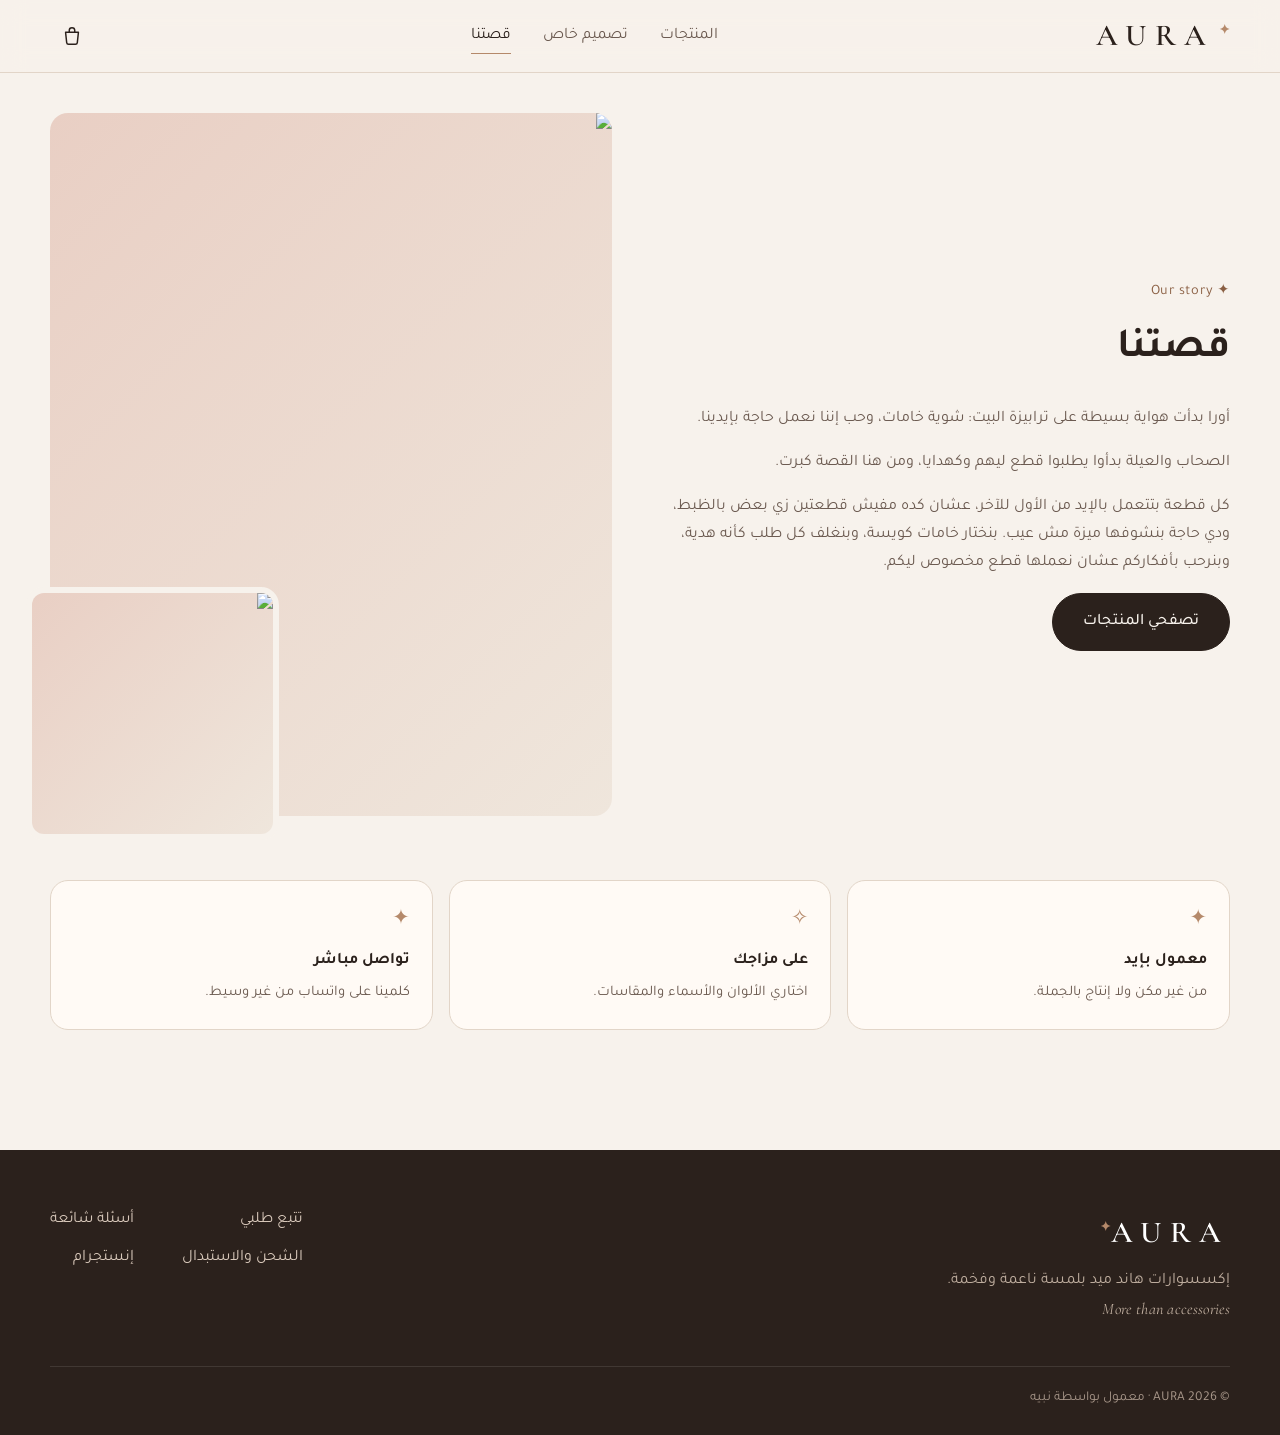
==== about.html @ 584efb0a "Rebuild AURA store with better handmade product photos Rebuilds the Aura storefront as a static Arab" ====
<!doctype html>
<html lang="ar" dir="rtl">
<head>
<meta charset="utf-8">
<meta name="viewport" content="width=device-width, initial-scale=1">
<meta name="theme-color" content="#f7f2ec">
<title>قصتنا | AURA</title>
<meta name="description" content="منتجات هاند ميد مصنوعة بحب، واطلب تصميمك الخاص عبر واتساب.">
<meta property="og:type" content="website">
<meta property="og:site_name" content="AURA · More than accessories">
<meta property="og:title" content="قصتنا | AURA">
<meta property="og:description" content="YOUR STYLE, YOUR AURA ✦ Handmade accessories with a soft, luxurious touch. Order online, pay with InstaPay or Vodafone Cash, delivered to your door.">
<meta property="og:image" content="https://aura-store-murex.vercel.app/images/og-default.png">
<meta property="og:image:width" content="1200">
<meta property="og:image:height" content="630">
<meta name="twitter:card" content="summary_large_image">
<link rel="icon" href="images/favicon.svg" type="image/svg+xml">
<link rel="preconnect" href="https://fonts.googleapis.com"><link rel="preconnect" href="https://fonts.gstatic.com" crossorigin>
<link rel="preconnect" href="https://images.unsplash.com">
<link href="https://fonts.googleapis.com/css2?family=Cormorant+Garamond:ital,wght@0,500;0,600;1,500&family=Tajawal:wght@400;500;700&display=swap" rel="stylesheet">
<link rel="stylesheet" href="css/style.css">
</head>
<body data-page="about">
<header class="site-header" id="site-header"></header>
<main>

<section class="page"><div class="wrap">
  <div class="split">
    <div class="prose">
      <span class="eyebrow">✦ Our story</span>
      <h1 class="page-title">قصتنا</h1>
      <p>أورا بدأت هواية بسيطة على ترابيزة البيت: شوية خامات، وحب إننا نعمل حاجة بإيدينا.</p>
      <p>الصحاب والعيلة بدأوا يطلبوا قطع ليهم وكهدايا، ومن هنا القصة كبرت.</p>
      <p>كل قطعة بتتعمل بالإيد من الأول للآخر، عشان كده مفيش قطعتين زي بعض بالظبط، ودي حاجة بنشوفها ميزة مش عيب. بنختار خامات كويسة، وبنغلف كل طلب كأنه هدية، وبنرحب بأفكاركم عشان نعملها قطع مخصوص ليكم.</p>
      <a class="btn" href="index.html#catalog">تصفحي المنتجات</a>
    </div>
    <div class="split-media">
      <div class="main" id="about-main"></div>
      <div class="side" id="about-side"></div>
    </div>
  </div>
  <div class="values">
    <div class="perk"><i>✦</i><strong>معمول بإيد</strong><span>من غير مكن ولا إنتاج بالجملة.</span></div>
    <div class="perk"><i>✧</i><strong>على مزاجك</strong><span>اختاري الألوان والأسماء والمقاسات.</span></div>
    <div class="perk"><i>✦</i><strong>تواصل مباشر</strong><span>كلمينا على واتساب من غير وسيط.</span></div>
  </div>
</div></section>
</main>
<footer class="site-footer" id="site-footer"></footer>
<script src="js/config.js"></script>
<script src="js/products.js"></script>
<script src="js/app.js"></script>
</body>
</html>
---- css/style.css ----
:root {
  --bg: #f7f2ec;
  --bg-2: #efe6dc;
  --card: #fffaf5;
  --ink: #2b211c;
  --ink-2: #6b5a50;
  --line: #e2d5c8;
  --accent: #b5896a;
  --accent-ink: #8a5f43;
  --blush: #e9cfc4;
  --radius: 18px;
  --shadow: 0 10px 30px -12px rgba(74, 48, 32, .25);
  --serif: 'Cormorant Garamond', 'Amiri', serif;
  --sans: 'Tajawal', system-ui, sans-serif;
  color-scheme: light;
}

* { box-sizing: border-box; }
html { scroll-behavior: smooth; }
body {
  margin: 0;
  background: var(--bg);
  color: var(--ink);
  font: 400 16px/1.75 var(--sans);
  -webkit-font-smoothing: antialiased;
}
img { display: block; max-width: 100%; }
a { color: inherit; text-decoration: none; }
button { font: inherit; cursor: pointer; color: inherit; }
h1, h2, h3 { font-family: var(--sans); font-weight: 700; line-height: 1.3; margin: 0 0 .5em; }
.en { font-family: var(--serif); font-style: italic; letter-spacing: .02em; }
.muted { color: var(--ink-2); }
.small { font-size: .85rem; }
.wrap { width: min(1180px, 100% - 32px); margin-inline: auto; }
.img-fallback { background: linear-gradient(135deg, var(--blush), var(--bg-2)); min-height: 120px; color: transparent; }

/* ---------- header ---------- */
.site-header {
  position: sticky; top: 0; z-index: 50;
  background: rgba(247, 242, 236, .86);
  backdrop-filter: saturate(1.4) blur(12px);
  border-bottom: 1px solid var(--line);
}
.header-inner { display: flex; align-items: center; justify-content: space-between; height: 72px; gap: 24px; }
.logo { font-family: var(--serif); font-size: 1.9rem; font-weight: 600; letter-spacing: .28em; direction: ltr; }
.logo span { font-size: .8rem; color: var(--accent); margin-inline-start: 4px; vertical-align: super; letter-spacing: 0; }
.nav { display: flex; gap: 32px; }
.nav a { position: relative; color: var(--ink-2); transition: color .2s; }
.nav a:hover, .nav a[aria-current] { color: var(--ink); }
.nav a[aria-current]::after { content: ''; position: absolute; inset-inline: 0; bottom: -4px; height: 1px; background: var(--accent); }
.header-actions { display: flex; align-items: center; gap: 8px; }
.cart-btn { position: relative; display: grid; place-items: center; width: 44px; height: 44px; border-radius: 50%; transition: background .2s; }
.cart-btn:hover { background: var(--bg-2); }
.badge { position: absolute; top: 4px; inset-inline-end: 2px; min-width: 18px; height: 18px; padding: 0 5px; border-radius: 9px; background: var(--accent-ink); color: #fff; font-size: 11px; line-height: 18px; text-align: center; }
.menu-btn { display: none; width: 44px; height: 44px; border: 0; background: none; padding: 12px; }
.menu-btn span { display: block; height: 1.5px; background: var(--ink); margin: 6px 0; transition: transform .25s; }
.menu-open .menu-btn span:first-child { transform: translateY(3.75px) rotate(45deg); }
.menu-open .menu-btn span:last-child { transform: translateY(-3.75px) rotate(-45deg); }

/* ---------- buttons ---------- */
.btn {
  display: inline-flex; align-items: center; justify-content: center; gap: 8px;
  padding: 14px 30px; border-radius: 999px; border: 1px solid var(--ink);
  background: var(--ink); color: var(--bg); font-weight: 500;
  transition: transform .2s, background .2s, color .2s;
}
.btn:hover { background: var(--accent-ink); border-color: var(--accent-ink); transform: translateY(-1px); }
.btn.ghost { background: transparent; color: var(--ink); }
.btn.ghost:hover { background: var(--ink); color: var(--bg); }
.btn.block { width: 100%; }

/* ---------- hero ---------- */
.hero { padding: 48px 0 72px; overflow: hidden; }
.hero-grid { display: grid; grid-template-columns: 1.05fr 1fr; gap: 56px; align-items: center; }
.eyebrow { display: inline-block; color: var(--accent-ink); font-size: .9rem; letter-spacing: .04em; margin-bottom: 18px; }
.hero h1 { font-size: clamp(2.4rem, 5vw, 4rem); margin-bottom: 10px; }
.hero h1 .en { display: block; font-size: .62em; font-weight: 500; color: var(--accent-ink); margin-top: 6px; }
.hero .sub { font-family: var(--serif); font-size: 1.3rem; color: var(--ink-2); margin: 0 0 18px; }
.hero p.lead { max-width: 46ch; color: var(--ink-2); margin-bottom: 30px; }
.hero-cta { display: flex; flex-wrap: wrap; gap: 12px; }
.hero-art { position: relative; }
.hero-main { border-radius: 240px 240px var(--radius) var(--radius); overflow: hidden; aspect-ratio: 4 / 5; box-shadow: var(--shadow); }
.hero-main img, .hero-small img { width: 100%; height: 100%; object-fit: cover; }
.hero-small {
  position: absolute; width: 42%; aspect-ratio: 1; inset-inline-start: -14%; bottom: -8%;
  border-radius: 50%; overflow: hidden; border: 8px solid var(--bg); box-shadow: var(--shadow);
}
.hero-badge {
  position: absolute; top: 8%; inset-inline-end: -4%;
  background: var(--card); border-radius: 999px; padding: 10px 18px; box-shadow: var(--shadow); font-size: .9rem;
}
.sparkle { position: absolute; color: var(--accent); animation: twinkle 3s ease-in-out infinite; }
@keyframes twinkle { 50% { opacity: .25; transform: scale(.8); } }

/* ---------- marquee ---------- */
.marquee { border-block: 1px solid var(--line); background: var(--bg-2); overflow: hidden; padding: 14px 0; }
.marquee-track { display: flex; gap: 40px; width: max-content; animation: scroll 38s linear infinite; white-space: nowrap; }
.marquee-track span { color: var(--ink-2); }
.marquee-track span::after { content: '✦'; color: var(--accent); margin-inline-start: 40px; }
.marquee.en-row .marquee-track { animation-direction: reverse; font-family: var(--serif); font-size: 1.1rem; letter-spacing: .12em; direction: ltr; }
.marquee.en-row { border-top: 0; background: transparent; }
@keyframes scroll { to { transform: translateX(50%); } }
@media (prefers-reduced-motion: reduce) { .marquee-track, .sparkle { animation: none; } }

/* ---------- sections ---------- */
.section { padding: 80px 0; }
.section-head { display: flex; align-items: end; justify-content: space-between; gap: 16px; margin-bottom: 32px; }
.section-head h2 { font-size: clamp(1.6rem, 3vw, 2.2rem); margin: 0; }
.section-head .en { display: block; color: var(--accent-ink); font-size: 1.05rem; }
.reveal { opacity: 0; transform: translateY(18px); transition: opacity .7s, transform .7s; }
.reveal.in { opacity: 1; transform: none; }

/* categories */
.cats { display: grid; grid-template-columns: repeat(6, 1fr); gap: 16px; }
.cat { position: relative; border-radius: var(--radius); overflow: hidden; aspect-ratio: 3 / 4; background: var(--bg-2); }
.cat img { width: 100%; height: 100%; object-fit: cover; transition: transform .8s; }
.cat:hover img { transform: scale(1.06); }
.cat::after { content: ''; position: absolute; inset: 0; background: linear-gradient(to top, rgba(43, 33, 28, .62), transparent 55%); }
.cat-label { position: absolute; inset-inline: 14px; bottom: 12px; z-index: 1; color: #fff; display: grid; }
.cat-label small { font-family: var(--serif); font-style: italic; opacity: .85; }

/* product cards */
.grid { display: grid; grid-template-columns: repeat(4, 1fr); gap: 28px 20px; }
.card-media { position: relative; display: block; border-radius: var(--radius); overflow: hidden; aspect-ratio: 4 / 5; background: var(--bg-2); }
.card-media img { position: absolute; inset: 0; width: 100%; height: 100%; object-fit: cover; transition: opacity .6s, transform .8s; }
.card-media .alt-img { opacity: 0; }
.card:hover .card-media .alt-img { opacity: 1; }
.card:hover .card-media img { transform: scale(1.04); }
.tag { position: absolute; top: 12px; inset-inline-start: 12px; background: var(--card); padding: 4px 12px; border-radius: 999px; font-size: .78rem; }
.card-body { padding: 14px 4px 0; }
.card-cat { font-size: .8rem; color: var(--accent-ink); }
.card h3 { font-size: 1.05rem; font-weight: 500; margin: 2px 0 6px; }
.card-foot { display: flex; align-items: center; justify-content: space-between; }
.price { font-weight: 700; }
.icon-add { width: 36px; height: 36px; border-radius: 50%; border: 1px solid var(--line); background: var(--card); font-size: 1.2rem; line-height: 1; transition: background .2s, color .2s; }
.icon-add:hover { background: var(--ink); color: var(--bg); }

.filters { display: flex; flex-wrap: wrap; gap: 8px; margin-bottom: 28px; }
.filters button { padding: 8px 18px; border-radius: 999px; border: 1px solid var(--line); background: transparent; transition: all .2s; }
.filters button.active, .filters button:hover { background: var(--ink); color: var(--bg); border-color: var(--ink); }

/* perks */
.perks-row { display: grid; grid-template-columns: repeat(4, 1fr); gap: 16px; margin-top: 48px; }
.perk { background: var(--card); border: 1px solid var(--line); border-radius: var(--radius); padding: 22px; }
.perk strong { display: block; margin-bottom: 4px; }
.perk span { color: var(--ink-2); font-size: .92rem; }
.perk i { display: block; font-style: normal; color: var(--accent); font-size: 1.3rem; margin-bottom: 8px; }

/* gift band */
.gift { display: grid; grid-template-columns: 1fr 1fr; background: var(--card); border-radius: 28px; overflow: hidden; border: 1px solid var(--line); }
.gift-media { min-height: 380px; }
.gift-media img { width: 100%; height: 100%; object-fit: cover; }
.gift-body { padding: clamp(28px, 5vw, 64px); align-self: center; }
.gift-body h2 { font-size: clamp(1.6rem, 3vw, 2.4rem); }

/* ---------- product page ---------- */
.page { padding: 40px 0 80px; }
.pdp { display: grid; grid-template-columns: 1.1fr 1fr; gap: 56px; align-items: start; }
.gallery-main { border-radius: var(--radius); overflow: hidden; aspect-ratio: 4 / 5; background: var(--bg-2); }
.gallery-main img { width: 100%; height: 100%; object-fit: cover; }
.thumbs { display: flex; gap: 10px; margin-top: 12px; }
.thumbs button { width: 76px; aspect-ratio: 1; padding: 0; border: 2px solid transparent; border-radius: 12px; overflow: hidden; background: none; }
.thumbs button.active { border-color: var(--accent); }
.thumbs img { width: 100%; height: 100%; object-fit: cover; }
.pdp-info { position: sticky; top: 100px; }
.crumb { color: var(--accent-ink); font-size: .9rem; }
.pdp-info h1 { font-size: clamp(1.8rem, 3vw, 2.4rem); margin: 4px 0; }
.price.big { font-size: 1.4rem; margin: 0 0 16px; }
.lead { color: var(--ink-2); }
.field { display: grid; gap: 6px; margin-bottom: 14px; }
.field span { font-size: .9rem; color: var(--ink-2); }
input, textarea, select {
  font: inherit; color: var(--ink); width: 100%;
  padding: 12px 14px; border-radius: 12px; border: 1px solid var(--line); background: var(--card);
}
input:focus, textarea:focus, select:focus { outline: 2px solid var(--accent); outline-offset: 1px; border-color: transparent; }
.qty-row { display: flex; gap: 12px; margin: 18px 0; }
.qty-row .btn { flex: 1; }
.qty { display: inline-flex; align-items: center; border: 1px solid var(--line); border-radius: 999px; background: var(--card); }
.qty button { width: 40px; height: 44px; border: 0; background: none; font-size: 1.1rem; }
.qty output { min-width: 26px; text-align: center; }
ul.perks { list-style: none; padding: 0; margin: 0 0 18px; color: var(--ink-2); font-size: .93rem; }
details { border-top: 1px solid var(--line); padding: 14px 0; }
details summary { cursor: pointer; font-weight: 500; list-style: none; display: flex; justify-content: space-between; }
details summary::after { content: '+'; color: var(--accent); }
details[open] summary::after { content: '−'; }
details p { color: var(--ink-2); margin: 10px 0 0; }
details a { color: var(--accent-ink); text-decoration: underline; }

/* ---------- cart / order ---------- */
.page-title { font-size: clamp(1.8rem, 4vw, 2.6rem); margin-bottom: 28px; }
.cart-layout { display: grid; grid-template-columns: 1.3fr 1fr; gap: 40px; align-items: start; }
.line { display: grid; grid-template-columns: 96px 1fr auto; gap: 16px; align-items: center; padding: 16px 0; border-bottom: 1px solid var(--line); }
.line img { width: 96px; height: 110px; object-fit: cover; border-radius: 12px; }
.line-info { display: grid; gap: 2px; }
.line-info small { color: var(--ink-2); }
.checkout, .order-card, .form-card { background: var(--card); border: 1px solid var(--line); border-radius: 24px; padding: 28px; }
.checkout h2 { font-size: 1.3rem; }
.pay { border: 0; padding: 0; margin: 4px 0 16px; display: flex; gap: 18px; flex-wrap: wrap; }
.pay legend { font-size: .9rem; color: var(--ink-2); margin-bottom: 6px; }
.pay label { display: flex; gap: 6px; align-items: center; }
.pay input { width: auto; accent-color: var(--accent-ink); }
.totals { border-top: 1px solid var(--line); padding-top: 12px; margin-bottom: 18px; }
.totals div, .order-lines li { display: flex; justify-content: space-between; padding: 4px 0; }
.grand { font-weight: 700; font-size: 1.1rem; border-top: 1px dashed var(--line); margin-top: 6px; padding-top: 10px !important; }
.empty { text-align: center; padding: 60px 0; }
.order-card { max-width: 640px; margin-inline: auto; }
.status { display: inline-block; background: var(--blush); padding: 4px 14px; border-radius: 999px; font-size: .9rem; }
.pay-box { background: var(--bg); border-radius: 16px; padding: 20px; margin: 20px 0; }
.pay-to { font-size: 1.4rem; font-weight: 700; direction: ltr; text-align: end; margin: 0 0 6px; }
.order-lines { list-style: none; padding: 0; margin: 0; }

/* ---------- content pages ---------- */
.split { display: grid; grid-template-columns: 1fr 1fr; gap: 56px; align-items: center; }
.split-media { position: relative; }
.split-media .main { border-radius: var(--radius); overflow: hidden; aspect-ratio: 4 / 5; }
.split-media .main img, .split-media .side img { width: 100%; height: 100%; object-fit: cover; }
.split-media .side { position: absolute; width: 45%; aspect-ratio: 1; bottom: -24px; inset-inline-end: -24px; border-radius: var(--radius); overflow: hidden; border: 6px solid var(--bg); }
.prose p { color: var(--ink-2); }
.values { display: grid; grid-template-columns: repeat(3, 1fr); gap: 16px; margin-top: 64px; }
.narrow { max-width: 780px; }
.faq-group { margin-bottom: 40px; }
.faq-group h2 { font-size: 1.3rem; color: var(--accent-ink); }
.custom-grid { display: grid; grid-template-columns: 1fr 1.1fr; gap: 48px; align-items: start; }
.custom-media { border-radius: var(--radius); overflow: hidden; aspect-ratio: 4 / 5; position: sticky; top: 100px; }
.custom-media img { width: 100%; height: 100%; object-fit: cover; }
.counter { text-align: end; font-size: .8rem; color: var(--ink-2); margin-top: -8px; }
#c-preview { max-height: 180px; border-radius: 12px; margin-bottom: 14px; }

/* ---------- footer ---------- */
.site-footer { background: var(--ink); color: #e9ddd2; padding: 56px 0 24px; margin-top: 40px; }
.site-footer .logo { color: #fff; }
.footer-inner { display: flex; justify-content: space-between; gap: 32px; flex-wrap: wrap; }
.footer-brand p { color: #bfae9f; margin: 8px 0 0; }
.footer-links { display: grid; grid-template-columns: repeat(2, auto); gap: 10px 48px; align-content: start; }
.footer-links a { color: #d9c9bb; transition: color .2s; }
.footer-links a:hover { color: #fff; }
.footer-bottom { border-top: 1px solid rgba(255, 255, 255, .1); margin-top: 40px; padding-top: 20px; font-size: .85rem; color: #a8978a; }

.toast {
  position: fixed; bottom: 24px; inset-inline-start: 50%; transform: translate(50%, 20px);
  background: var(--ink); color: var(--bg); padding: 12px 24px; border-radius: 999px;
  opacity: 0; pointer-events: none; transition: all .3s; z-index: 100;
}
[dir="rtl"] .toast { transform: translate(50%, 20px); }
.toast.show { opacity: 1; transform: translate(50%, 0); }

/* ---------- responsive ---------- */
@media (max-width: 1024px) {
  .cats { grid-template-columns: repeat(3, 1fr); }
  .grid { grid-template-columns: repeat(3, 1fr); }
  .perks-row { grid-template-columns: repeat(2, 1fr); }
}
@media (max-width: 820px) {
  .menu-btn { display: block; }
  .nav {
    position: fixed; inset: 72px 0 auto 0; flex-direction: column; gap: 0;
    background: var(--bg); border-bottom: 1px solid var(--line);
    transform: translateY(calc(-100% - 80px)); visibility: hidden; transition: transform .3s, visibility .3s; z-index: -1;
  }
  .nav a { padding: 16px; border-top: 1px solid var(--line); text-align: center; }
  .nav a[aria-current]::after { display: none; }
  .menu-open .nav { transform: none; visibility: visible; }
  .hero .sub .en { display: none; }
  .hero-grid, .pdp, .cart-layout, .split, .gift, .custom-grid { grid-template-columns: 1fr; }
  .hero-art { width: min(420px, 85%); margin: 20px auto 0; }
  .hero-small { inset-inline-start: -10%; }
  .pdp-info, .custom-media { position: static; }
  .grid { grid-template-columns: repeat(2, 1fr); gap: 22px 14px; }
  .gift-media { min-height: 260px; }
  .values { grid-template-columns: 1fr; }
  .split-media .side { inset-inline-end: 0; }
  .section { padding: 56px 0; }
}
@media (max-width: 520px) {
  .cats { grid-template-columns: repeat(2, 1fr); }
  .perks-row { grid-template-columns: 1fr 1fr; }
  .line { grid-template-columns: 72px 1fr; }
  .line img { width: 72px; height: 84px; }
  .line .qty { grid-column: 2; justify-self: start; }
  .qty-row { flex-direction: column; }
  .checkout, .order-card, .form-card { padding: 20px; }
}
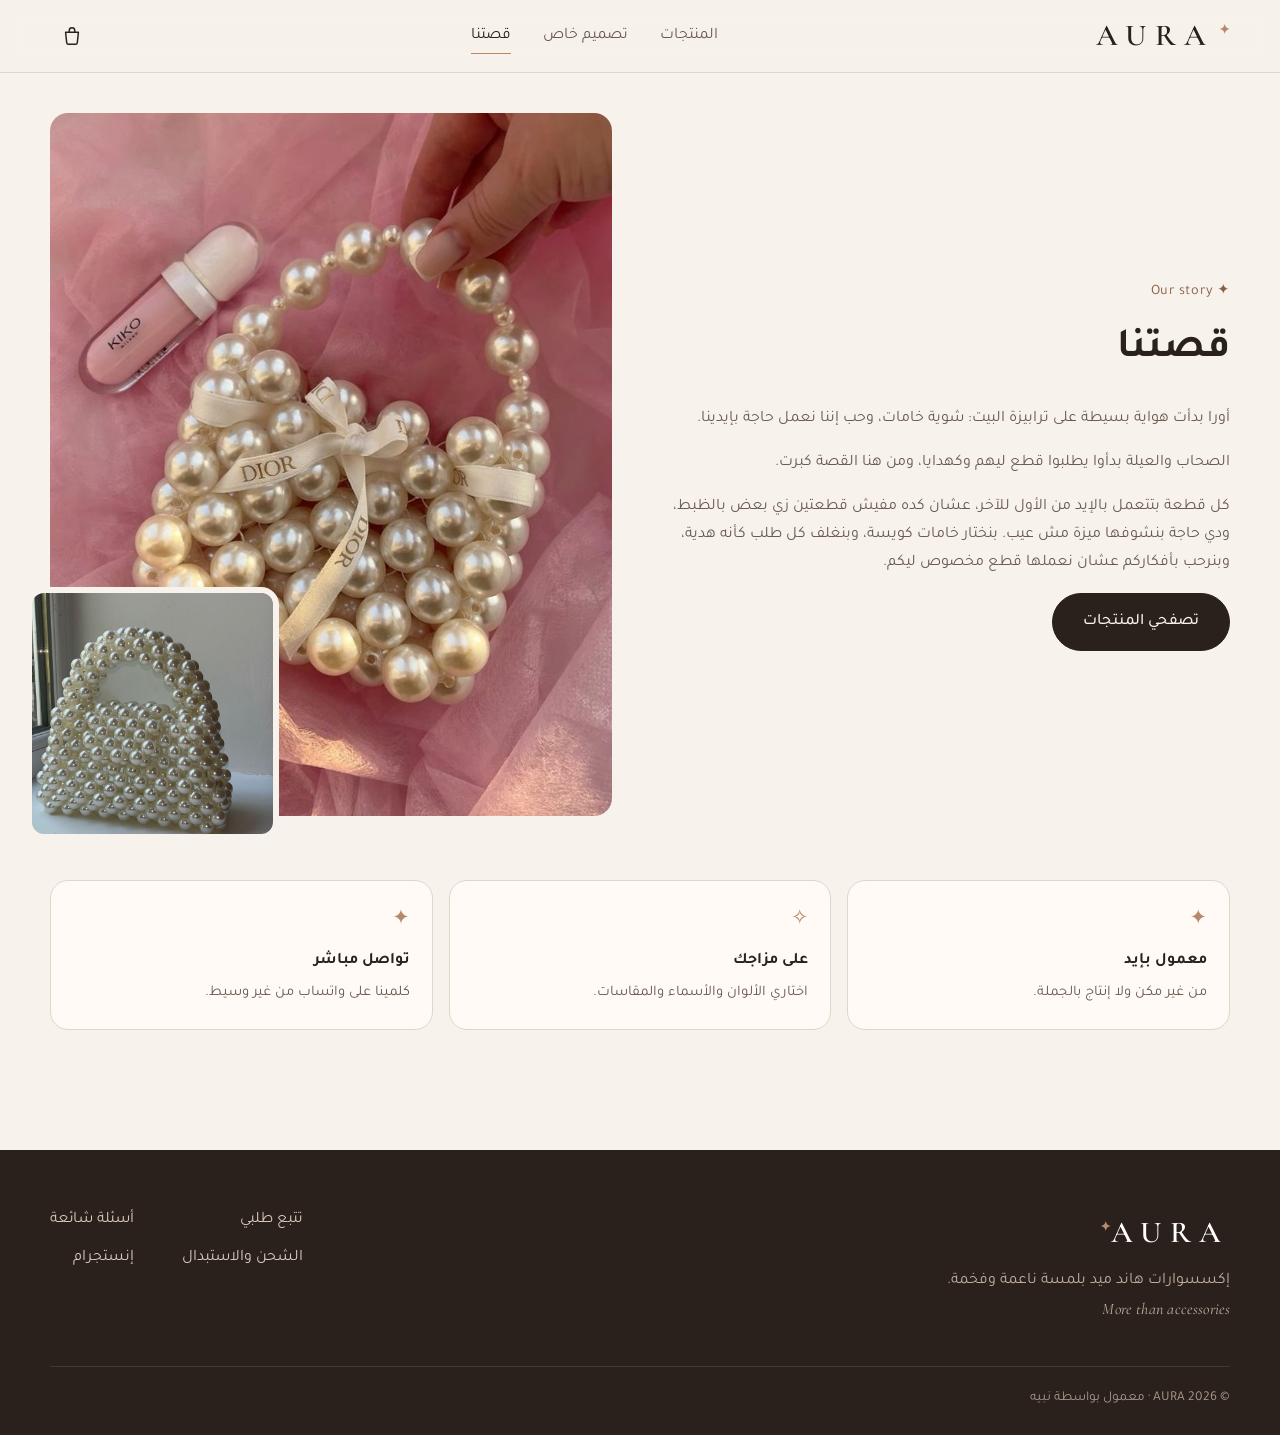
==== commit 5499df8a: "Remove stock photos and sample products Every image on the site is now one of the store's own produc" ====
--- a/about.html
+++ b/about.html
@@ -16,7 +16,6 @@
 <meta name="twitter:card" content="summary_large_image">
 <link rel="icon" href="images/favicon.svg" type="image/svg+xml">
 <link rel="preconnect" href="https://fonts.googleapis.com"><link rel="preconnect" href="https://fonts.gstatic.com" crossorigin>
-<link rel="preconnect" href="https://images.unsplash.com">
 <link href="https://fonts.googleapis.com/css2?family=Cormorant+Garamond:ital,wght@0,500;0,600;1,500&family=Tajawal:wght@400;500;700&display=swap" rel="stylesheet">
 <link rel="stylesheet" href="css/style.css">
 </head>
--- a/css/style.css
+++ b/css/style.css
@@ -111,8 +111,8 @@
 .reveal.in { opacity: 1; transform: none; }
 
 /* categories */
-.cats { display: grid; grid-template-columns: repeat(6, 1fr); gap: 16px; }
-.cat { position: relative; border-radius: var(--radius); overflow: hidden; aspect-ratio: 3 / 4; background: var(--bg-2); }
+.cats { display: grid; grid-template-columns: repeat(3, 1fr); gap: 16px; }
+.cat { position: relative; border-radius: var(--radius); overflow: hidden; aspect-ratio: 4 / 5; background: var(--bg-2); }
 .cat img { width: 100%; height: 100%; object-fit: cover; transition: transform .8s; }
 .cat:hover img { transform: scale(1.06); }
 .cat::after { content: ''; position: absolute; inset: 0; background: linear-gradient(to top, rgba(43, 33, 28, .62), transparent 55%); }
@@ -247,7 +247,6 @@
 
 /* ---------- responsive ---------- */
 @media (max-width: 1024px) {
-  .cats { grid-template-columns: repeat(3, 1fr); }
   .grid { grid-template-columns: repeat(3, 1fr); }
   .perks-row { grid-template-columns: repeat(2, 1fr); }
 }
@@ -273,7 +272,8 @@
   .section { padding: 56px 0; }
 }
 @media (max-width: 520px) {
-  .cats { grid-template-columns: repeat(2, 1fr); }
+  .cats { gap: 8px; }
+  .cat-label small { display: none; }
   .perks-row { grid-template-columns: 1fr 1fr; }
   .line { grid-template-columns: 72px 1fr; }
   .line img { width: 72px; height: 84px; }
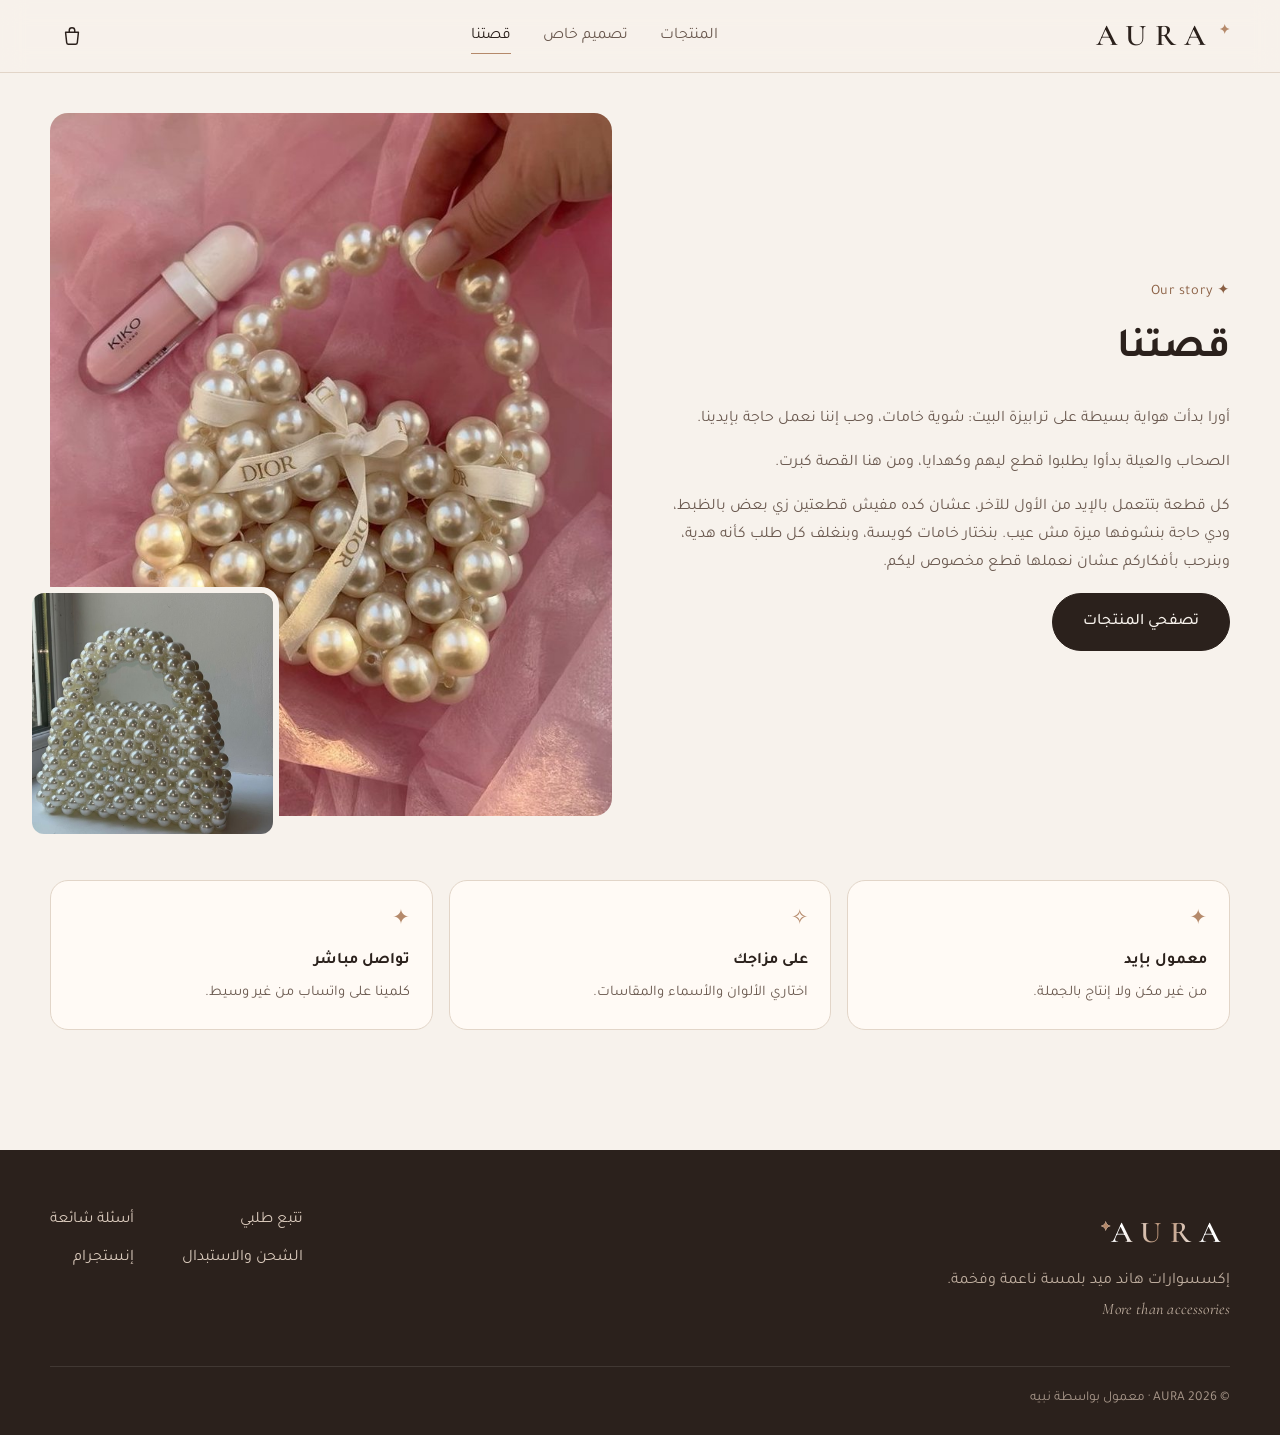
==== commit dce14afb: "Add site-wide animations Intro loader, word-by-word hero entrance with parallax and floating sparkle" ====
--- a/about.html
+++ b/about.html
@@ -18,6 +18,7 @@
 <link rel="preconnect" href="https://fonts.googleapis.com"><link rel="preconnect" href="https://fonts.gstatic.com" crossorigin>
 <link href="https://fonts.googleapis.com/css2?family=Cormorant+Garamond:ital,wght@0,500;0,600;1,500&family=Tajawal:wght@400;500;700&display=swap" rel="stylesheet">
 <link rel="stylesheet" href="css/style.css">
+<link rel="stylesheet" href="css/motion.css">
 </head>
 <body data-page="about">
 <header class="site-header" id="site-header"></header>
@@ -49,5 +50,6 @@
 <script src="js/config.js"></script>
 <script src="js/products.js"></script>
 <script src="js/app.js"></script>
+<script src="js/motion.js"></script>
 </body>
 </html>
--- a/css/style.css
+++ b/css/style.css
@@ -107,8 +107,6 @@
 .section-head { display: flex; align-items: end; justify-content: space-between; gap: 16px; margin-bottom: 32px; }
 .section-head h2 { font-size: clamp(1.6rem, 3vw, 2.2rem); margin: 0; }
 .section-head .en { display: block; color: var(--accent-ink); font-size: 1.05rem; }
-.reveal { opacity: 0; transform: translateY(18px); transition: opacity .7s, transform .7s; }
-.reveal.in { opacity: 1; transform: none; }
 
 /* categories */
 .cats { display: grid; grid-template-columns: repeat(3, 1fr); gap: 16px; }
--- a/css/motion.css
+++ b/css/motion.css
@@ -0,0 +1,212 @@
+/* ---------- Motion layer (loaded after style.css) ---------- */
+
+/* intro loader */
+.loader {
+  position: fixed; inset: 0; z-index: 1000; display: grid; place-items: center; align-content: center; gap: 18px;
+  background: var(--ink); color: var(--bg);
+  transition: clip-path .9s cubic-bezier(.7, 0, .2, 1);
+  clip-path: inset(0 0 0 0);
+}
+.loader.out { clip-path: inset(0 0 100% 0); }
+.loader-word { font-family: var(--serif); font-size: clamp(3rem, 10vw, 6rem); letter-spacing: .3em; direction: ltr; position: relative; }
+.loader-word span { display: inline-block; opacity: 0; transform: translateY(40px) rotate(8deg); animation: letterIn .7s cubic-bezier(.2, .8, .2, 1) forwards; animation-delay: calc(var(--i) * 110ms + 100ms); }
+.loader-word i { position: absolute; top: -.1em; right: -.6em; font-style: normal; font-size: .3em; color: var(--accent); animation: spinIn 1s .6s both cubic-bezier(.2, .8, .2, 1); }
+.loader-line { width: 160px; height: 1px; background: var(--accent); transform-origin: right; animation: line 1.1s .2s both cubic-bezier(.7, 0, .2, 1); }
+@keyframes letterIn { to { opacity: 1; transform: none; } }
+@keyframes spinIn { from { opacity: 0; transform: scale(0) rotate(-180deg); } }
+@keyframes line { from { transform: scaleX(0); } }
+
+/* page fade in / out */
+.motion-on body { opacity: 0; transition: opacity .45s ease; }
+.motion-on body.loaded { opacity: 1; }
+.motion-on body.leaving { opacity: 0; transition-duration: .25s; }
+
+/* scroll progress */
+.progress {
+  position: fixed; top: 0; inset-inline: 0; height: 2px; z-index: 60;
+  background: linear-gradient(90deg, var(--accent-ink), var(--accent), var(--blush));
+  transform: scaleX(0); transform-origin: right;
+}
+
+/* header shrinks on scroll */
+.site-header { transition: box-shadow .3s, background .3s; }
+.site-header.scrolled { box-shadow: 0 8px 24px -18px rgba(74, 48, 32, .5); }
+.header-inner { transition: height .3s; }
+.site-header.scrolled .header-inner { height: 60px; }
+.logo span { display: inline-block; animation: twirl 6s ease-in-out infinite; }
+@keyframes twirl { 0%, 80%, 100% { transform: rotate(0) scale(1); } 88% { transform: rotate(180deg) scale(1.4); } }
+.nav a::before {
+  content: ''; position: absolute; inset-inline: 0; bottom: -4px; height: 1px; background: var(--accent);
+  transform: scaleX(0); transform-origin: left; transition: transform .35s cubic-bezier(.2, .8, .2, 1);
+}
+.nav a:hover::before { transform: scaleX(1); transform-origin: right; }
+
+/* hero entrance */
+.motion-on .hero .eyebrow,
+.motion-on .hero .sub,
+.motion-on .hero .lead,
+.motion-on .hero-cta,
+.motion-on .hero h1 .en { opacity: 0; transform: translateY(24px); animation: up .9s cubic-bezier(.2, .8, .2, 1) forwards; }
+.motion-on .hero .eyebrow { animation-delay: .15s; }
+.motion-on .hero h1 .en { animation-delay: .65s; }
+.motion-on .hero .sub { animation-delay: .8s; }
+.motion-on .hero .lead { animation-delay: .95s; }
+.motion-on .hero-cta { animation-delay: 1.1s; }
+.hero h1 .word { display: inline-block; opacity: 0; transform: translateY(60%) rotate(4deg); filter: blur(6px); animation: wordIn 1s cubic-bezier(.2, .8, .2, 1) forwards; animation-delay: calc(.3s + var(--i) * .14s); }
+@keyframes wordIn { to { opacity: 1; transform: none; filter: none; } }
+@keyframes up { to { opacity: 1; transform: none; } }
+
+.motion-on .hero-art { transform: translate(var(--mx, 0), var(--my, 0)); transition: transform .6s cubic-bezier(.2, .8, .2, 1); }
+.motion-on .hero-main { animation: archIn 1.4s .2s cubic-bezier(.7, 0, .2, 1) both; transform: translateY(var(--py, 0)); }
+.motion-on .hero-main img { animation: kenburns 18s ease-in-out infinite alternate; }
+.motion-on .hero-small { animation: popIn .9s 1.1s cubic-bezier(.3, 1.6, .5, 1) both; translate: 0 var(--py, 0); }
+.motion-on .hero-small img { animation: spinSlow 40s linear infinite; }
+.motion-on .hero-badge { animation: popIn .8s 1.4s cubic-bezier(.3, 1.6, .5, 1) both, bob 4s 2.2s ease-in-out infinite; }
+@keyframes archIn { from { clip-path: inset(100% 0 0 0 round 240px 240px 18px 18px); } to { clip-path: inset(0 0 0 0 round 240px 240px 18px 18px); } }
+@keyframes kenburns { from { transform: scale(1.02); } to { transform: scale(1.14) translateY(-2%); } }
+@keyframes popIn { from { opacity: 0; transform: scale(.3) rotate(-20deg); } }
+@keyframes spinSlow { to { transform: rotate(360deg) scale(1.15); } }
+@keyframes bob { 50% { transform: translateY(-8px); } }
+
+.intro-delay .hero h1 .word,
+.intro-delay .hero .eyebrow, .intro-delay .hero .sub, .intro-delay .hero .lead, .intro-delay .hero-cta, .intro-delay .hero h1 .en,
+.intro-delay .hero-main, .intro-delay .hero-small, .intro-delay .hero-badge { animation-delay: calc(1.5s + var(--i, 0) * .14s); }
+
+/* hero floating sparkles */
+.hero { position: relative; }
+.sparkle-field { position: absolute; inset: 0; pointer-events: none; overflow: hidden; }
+.sparkle-field span { position: absolute; color: var(--accent); opacity: 0; animation: drift linear infinite; }
+@keyframes drift {
+  0% { opacity: 0; transform: translateY(30px) rotate(0) scale(.6); }
+  20% { opacity: .55; }
+  60% { opacity: .35; }
+  100% { opacity: 0; transform: translateY(-120px) rotate(200deg) scale(1.1); }
+}
+
+/* marquee: pause on hover */
+.marquee:hover .marquee-track { animation-play-state: paused; }
+
+/* scroll reveal */
+.motion-on .will-reveal { opacity: 0; transform: translateY(32px) scale(.98); transition: opacity .8s cubic-bezier(.2, .8, .2, 1), transform .8s cubic-bezier(.2, .8, .2, 1); transition-delay: var(--d, 0ms); }
+.motion-on .will-reveal.in { opacity: 1; transform: none; }
+.motion-on .stagger > .will-reveal { transform: translateY(40px) rotate(1.5deg); }
+.motion-on .stagger > .will-reveal.in { transform: none; }
+.motion-on .gift.will-reveal .gift-media { clip-path: inset(0 0 0 100%); transition: clip-path 1.2s .2s cubic-bezier(.7, 0, .2, 1); }
+.motion-on .gift.will-reveal.in .gift-media { clip-path: inset(0); }
+.motion-on .gift.in .gift-media img { animation: kenburns 14s ease-in-out infinite alternate; }
+
+/* section headings: accent line draws in */
+.section-head h2 { position: relative; padding-bottom: 10px; }
+.section-head h2::after {
+  content: ''; position: absolute; inset-inline-start: 0; bottom: 0; width: 56px; height: 2px; background: var(--accent);
+  transform: scaleX(0); transform-origin: right; transition: transform 1s .3s cubic-bezier(.7, 0, .2, 1);
+}
+.section-head h2.in::after, .motion-off .section-head h2::after { transform: scaleX(1); }
+
+/* cards: tilt + light + lift */
+.card { perspective: 900px; }
+.card-media { transform: rotateX(var(--rx, 0)) rotateY(var(--ry, 0)); transition: transform .5s cubic-bezier(.2, .8, .2, 1), box-shadow .5s; transform-style: preserve-3d; }
+.card:hover .card-media { box-shadow: 0 24px 40px -22px rgba(74, 48, 32, .55); transition-duration: .15s; }
+.card-media::after {
+  content: ''; position: absolute; inset: 0; pointer-events: none; opacity: 0; transition: opacity .4s;
+  background: radial-gradient(circle at var(--lx, 50%) var(--ly, 50%), rgba(255, 255, 255, .45), transparent 55%);
+}
+.card:hover .card-media::after { opacity: 1; }
+.card-media::before {
+  content: ''; position: absolute; top: 0; bottom: 0; width: 40%; left: -60%; z-index: 1; pointer-events: none;
+  background: linear-gradient(100deg, transparent, rgba(255, 255, 255, .5), transparent); transform: skewX(-20deg);
+}
+.card:hover .card-media::before { animation: shine .9s ease; }
+@keyframes shine { to { left: 130%; } }
+.tag { animation: tagPulse 2.8s ease-in-out infinite; z-index: 2; }
+@keyframes tagPulse { 50% { box-shadow: 0 0 0 6px rgba(181, 137, 106, .18); } }
+.card h3 a { background: linear-gradient(var(--accent), var(--accent)) no-repeat right bottom / 0 1px; transition: background-size .4s; }
+.card:hover h3 a { background-size: 100% 1px; background-position: left bottom; }
+
+/* categories */
+.cat { transform: rotateX(var(--rx, 0)) rotateY(var(--ry, 0)); transition: transform .5s cubic-bezier(.2, .8, .2, 1); }
+.cat-label { transition: transform .5s cubic-bezier(.2, .8, .2, 1); }
+.cat:hover .cat-label { transform: translateY(-8px); }
+.cat-label strong::after { content: ' ←'; display: inline-block; opacity: 0; transform: translateX(10px); transition: all .4s; }
+.cat:hover .cat-label strong::after { opacity: 1; transform: none; }
+
+/* buttons: magnetic + shimmer + ripple */
+.btn, .icon-add, .cart-btn { position: relative; overflow: hidden; translate: var(--tx, 0) var(--ty, 0); transition: translate .3s cubic-bezier(.2, .8, .2, 1), transform .2s, background .2s, color .2s, border-color .2s; }
+.btn::after {
+  content: ''; position: absolute; top: 0; bottom: 0; width: 50%; left: -70%;
+  background: linear-gradient(100deg, transparent, rgba(255, 255, 255, .35), transparent); transform: skewX(-20deg);
+}
+.btn:hover::after { animation: shine .8s ease; }
+.motion-on .hero-cta .btn:first-child::after { animation: shine 1.2s 3s ease, shineLoop 5s 5s ease infinite; }
+@keyframes shineLoop { 0%, 75% { left: -70%; } 100% { left: 130%; } }
+.ripple { position: absolute; border-radius: 50%; background: currentColor; opacity: .25; transform: scale(0); animation: ripple .65s ease-out forwards; pointer-events: none; }
+@keyframes ripple { to { transform: scale(1); opacity: 0; } }
+.icon-add:hover { transform: rotate(90deg); }
+
+/* cart icon bump + fly */
+.cart-btn.bump { animation: bump .6s .75s cubic-bezier(.3, 1.8, .5, 1); }
+.cart-btn.bump .badge { animation: badge .6s .8s cubic-bezier(.3, 1.8, .5, 1); }
+@keyframes bump { 30% { transform: scale(1.3) rotate(-10deg); } 60% { transform: scale(.9) rotate(6deg); } }
+@keyframes badge { 40% { transform: scale(1.7); } }
+.fly { position: fixed; z-index: 200; object-fit: cover; pointer-events: none; box-shadow: var(--shadow); }
+.burst { position: fixed; z-index: 201; color: var(--accent); font-size: 12px; pointer-events: none; opacity: 0; animation: burst .8s ease-out forwards; }
+@keyframes burst { 0% { opacity: 1; transform: translate(-50%, -50%) scale(.4); } 100% { opacity: 0; transform: translate(calc(-50% + var(--bx)), calc(-50% + var(--by))) scale(1.2) rotate(120deg); } }
+
+/* cursor sparkle trail */
+.trail { position: fixed; z-index: 300; pointer-events: none; color: var(--accent); font-size: 12px; transform: translate(-50%, -50%); animation: trail .9s ease-out forwards; }
+@keyframes trail { to { opacity: 0; transform: translate(-50%, 10px) scale(.2) rotate(140deg); } }
+
+/* perks */
+.perk { transition: transform .4s cubic-bezier(.2, .8, .2, 1), box-shadow .4s, border-color .4s; }
+.perk:hover { transform: translateY(-6px); box-shadow: var(--shadow); border-color: var(--accent); }
+.perk i { display: inline-block; transition: transform .6s cubic-bezier(.3, 1.6, .5, 1); }
+.perk:hover i { transform: rotate(180deg) scale(1.4); }
+
+/* filters */
+.filters button { transition: all .3s cubic-bezier(.2, .8, .2, 1); }
+.filters button:hover { transform: translateY(-2px); }
+.filters button.active { animation: popIn .4s cubic-bezier(.3, 1.6, .5, 1); }
+
+/* product page */
+.gallery-main img { animation: fadeZoom .6s cubic-bezier(.2, .8, .2, 1); }
+@keyframes fadeZoom { from { opacity: 0; transform: scale(1.06); } }
+.gallery-main { overflow: hidden; }
+.gallery-main:hover img { transform: scale(1.08); transition: transform 1.2s cubic-bezier(.2, .8, .2, 1); }
+.thumbs button { transition: transform .3s, border-color .3s; }
+.thumbs button:hover { transform: translateY(-4px); }
+.price.pop { display: inline-block; animation: popIn .7s .3s cubic-bezier(.3, 1.6, .5, 1) both; }
+details[open] p { animation: up .45s cubic-bezier(.2, .8, .2, 1) both; transform: translateY(8px); opacity: 0; }
+details summary::after { transition: transform .3s; }
+details[open] summary::after { transform: rotate(180deg); }
+
+/* forms */
+input, textarea, select { transition: border-color .3s, box-shadow .3s, transform .3s; }
+input:focus, textarea:focus, select:focus { box-shadow: 0 0 0 5px rgba(181, 137, 106, .15); transform: translateY(-1px); }
+
+/* order page */
+.order-card .status { animation: pulse 2s ease-in-out infinite; }
+@keyframes pulse { 50% { box-shadow: 0 0 0 8px rgba(233, 207, 196, .5); } }
+.order-card .eyebrow { animation: popIn .7s cubic-bezier(.3, 1.6, .5, 1) both; }
+
+/* split media float */
+.split-media .side, .hero-small { will-change: transform; }
+.motion-on .split-media.in .side { animation: bob 5s 1s ease-in-out infinite; }
+
+/* toast bounce */
+.toast.show { animation: toastIn .5s cubic-bezier(.3, 1.6, .5, 1); }
+@keyframes toastIn { from { transform: translate(50%, 30px) scale(.8); } }
+
+/* footer logo shimmer */
+.site-footer .logo { background: linear-gradient(100deg, #fff 40%, var(--accent) 50%, #fff 60%) 200% 0 / 300% 100%; -webkit-background-clip: text; background-clip: text; color: transparent; animation: textShine 6s linear infinite; }
+@keyframes textShine { to { background-position: -100% 0; } }
+
+/* phones: keep it lighter */
+@media (hover: none) {
+  .card-media, .cat { transform: none !important; }
+}
+
+/* respect reduced motion everywhere */
+@media (prefers-reduced-motion: reduce) {
+  *, *::before, *::after { animation: none !important; transition: none !important; }
+  .motion-on body { opacity: 1; }
+}
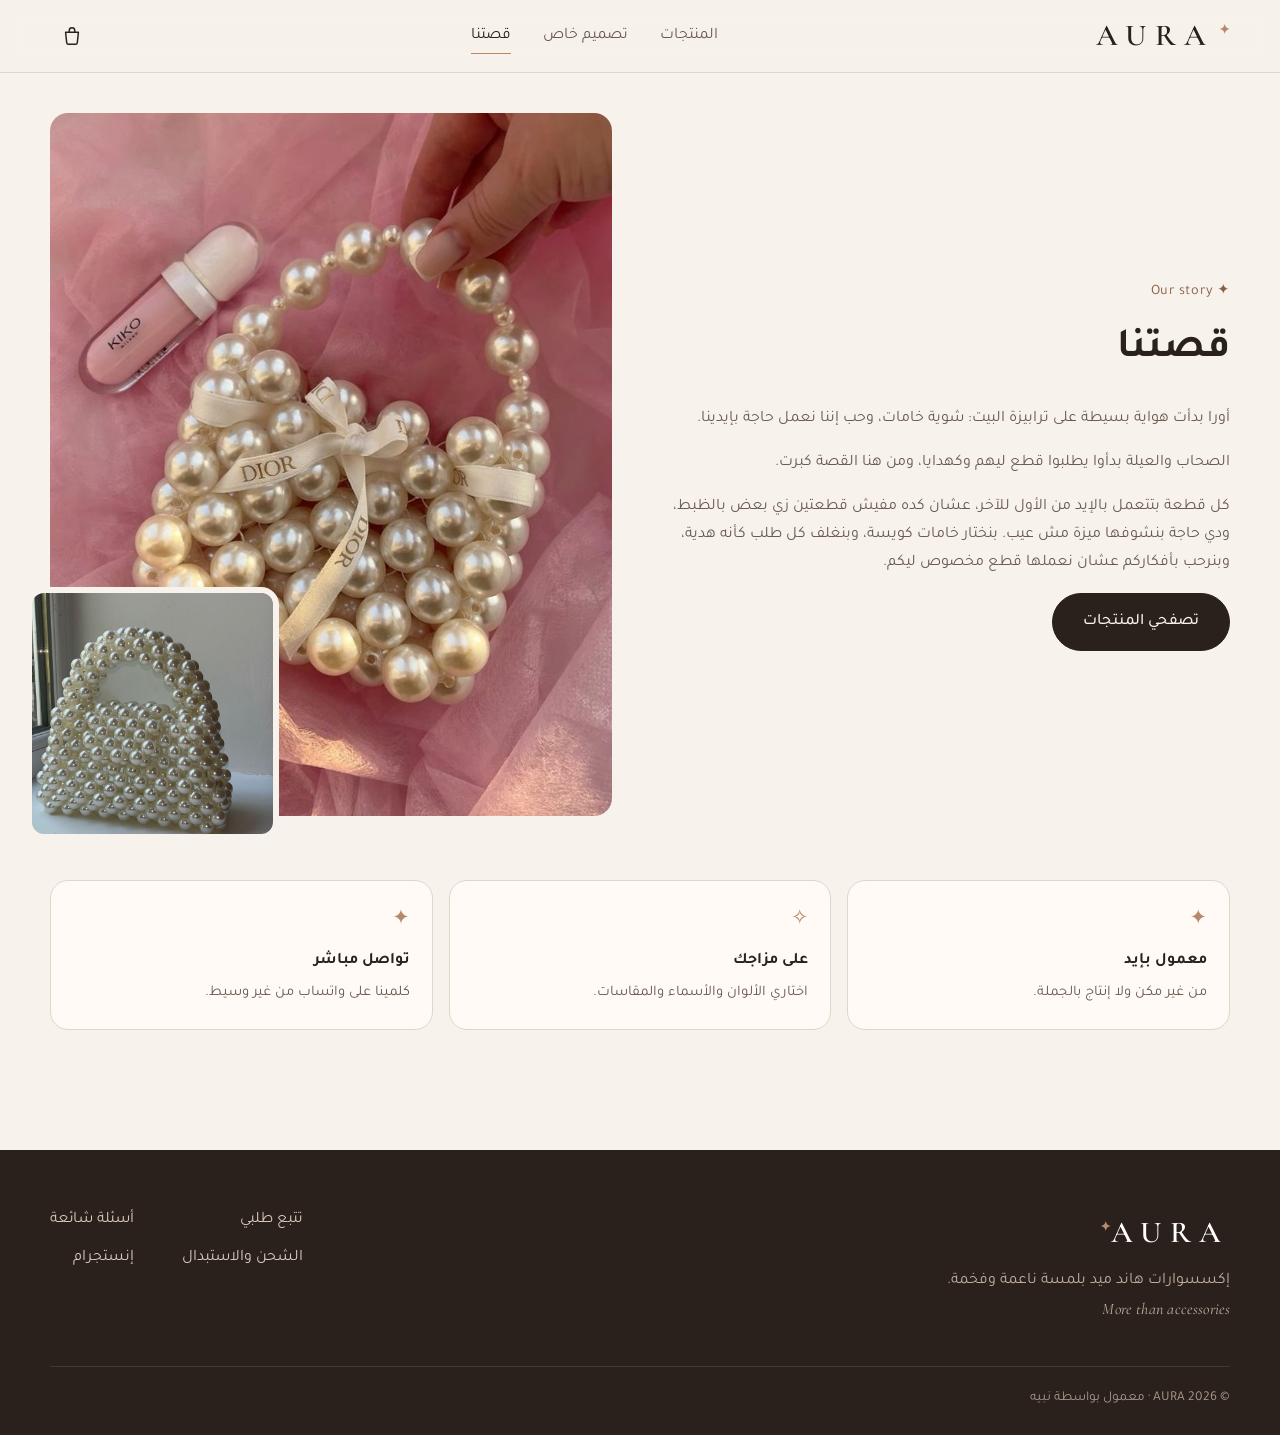
==== commit 7b3e3854: "Remove site-wide animations Reverts the animation layer at the owner's request.  Co-Authored-By: Cla" ====
--- a/about.html
+++ b/about.html
@@ -18,7 +18,6 @@
 <link rel="preconnect" href="https://fonts.googleapis.com"><link rel="preconnect" href="https://fonts.gstatic.com" crossorigin>
 <link href="https://fonts.googleapis.com/css2?family=Cormorant+Garamond:ital,wght@0,500;0,600;1,500&family=Tajawal:wght@400;500;700&display=swap" rel="stylesheet">
 <link rel="stylesheet" href="css/style.css">
-<link rel="stylesheet" href="css/motion.css">
 </head>
 <body data-page="about">
 <header class="site-header" id="site-header"></header>
@@ -50,6 +49,5 @@
 <script src="js/config.js"></script>
 <script src="js/products.js"></script>
 <script src="js/app.js"></script>
-<script src="js/motion.js"></script>
 </body>
 </html>
--- a/css/style.css
+++ b/css/style.css
@@ -107,6 +107,8 @@
 .section-head { display: flex; align-items: end; justify-content: space-between; gap: 16px; margin-bottom: 32px; }
 .section-head h2 { font-size: clamp(1.6rem, 3vw, 2.2rem); margin: 0; }
 .section-head .en { display: block; color: var(--accent-ink); font-size: 1.05rem; }
+.reveal { opacity: 0; transform: translateY(18px); transition: opacity .7s, transform .7s; }
+.reveal.in { opacity: 1; transform: none; }
 
 /* categories */
 .cats { display: grid; grid-template-columns: repeat(3, 1fr); gap: 16px; }
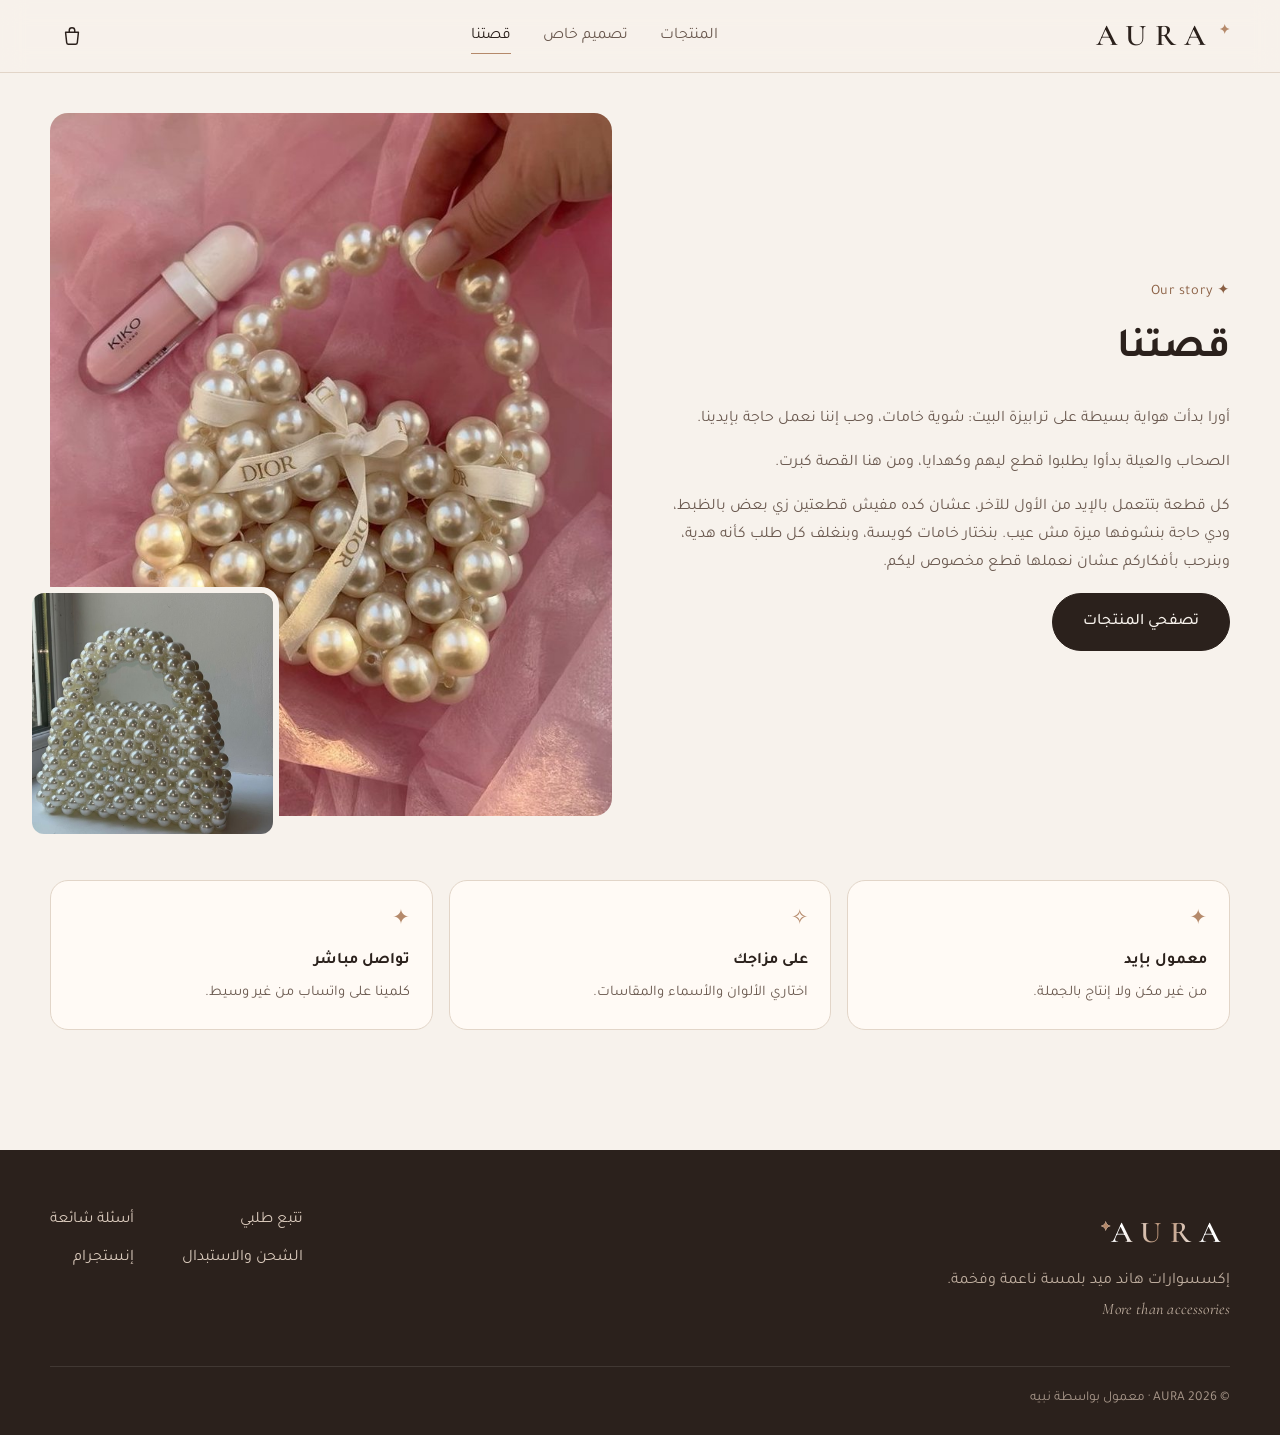
==== commit c7597ea4: "Restore site-wide animations Co-Authored-By: Claude Opus 5.5 (1M context) <noreply@anthropic.com> Cl" ====
--- a/about.html
+++ b/about.html
@@ -18,6 +18,7 @@
 <link rel="preconnect" href="https://fonts.googleapis.com"><link rel="preconnect" href="https://fonts.gstatic.com" crossorigin>
 <link href="https://fonts.googleapis.com/css2?family=Cormorant+Garamond:ital,wght@0,500;0,600;1,500&family=Tajawal:wght@400;500;700&display=swap" rel="stylesheet">
 <link rel="stylesheet" href="css/style.css">
+<link rel="stylesheet" href="css/motion.css">
 </head>
 <body data-page="about">
 <header class="site-header" id="site-header"></header>
@@ -49,5 +50,6 @@
 <script src="js/config.js"></script>
 <script src="js/products.js"></script>
 <script src="js/app.js"></script>
+<script src="js/motion.js"></script>
 </body>
 </html>
--- a/css/style.css
+++ b/css/style.css
@@ -107,8 +107,6 @@
 .section-head { display: flex; align-items: end; justify-content: space-between; gap: 16px; margin-bottom: 32px; }
 .section-head h2 { font-size: clamp(1.6rem, 3vw, 2.2rem); margin: 0; }
 .section-head .en { display: block; color: var(--accent-ink); font-size: 1.05rem; }
-.reveal { opacity: 0; transform: translateY(18px); transition: opacity .7s, transform .7s; }
-.reveal.in { opacity: 1; transform: none; }
 
 /* categories */
 .cats { display: grid; grid-template-columns: repeat(3, 1fr); gap: 16px; }
--- a/css/motion.css
+++ b/css/motion.css
@@ -0,0 +1,212 @@
+/* ---------- Motion layer (loaded after style.css) ---------- */
+
+/* intro loader */
+.loader {
+  position: fixed; inset: 0; z-index: 1000; display: grid; place-items: center; align-content: center; gap: 18px;
+  background: var(--ink); color: var(--bg);
+  transition: clip-path .9s cubic-bezier(.7, 0, .2, 1);
+  clip-path: inset(0 0 0 0);
+}
+.loader.out { clip-path: inset(0 0 100% 0); }
+.loader-word { font-family: var(--serif); font-size: clamp(3rem, 10vw, 6rem); letter-spacing: .3em; direction: ltr; position: relative; }
+.loader-word span { display: inline-block; opacity: 0; transform: translateY(40px) rotate(8deg); animation: letterIn .7s cubic-bezier(.2, .8, .2, 1) forwards; animation-delay: calc(var(--i) * 110ms + 100ms); }
+.loader-word i { position: absolute; top: -.1em; right: -.6em; font-style: normal; font-size: .3em; color: var(--accent); animation: spinIn 1s .6s both cubic-bezier(.2, .8, .2, 1); }
+.loader-line { width: 160px; height: 1px; background: var(--accent); transform-origin: right; animation: line 1.1s .2s both cubic-bezier(.7, 0, .2, 1); }
+@keyframes letterIn { to { opacity: 1; transform: none; } }
+@keyframes spinIn { from { opacity: 0; transform: scale(0) rotate(-180deg); } }
+@keyframes line { from { transform: scaleX(0); } }
+
+/* page fade in / out */
+.motion-on body { opacity: 0; transition: opacity .45s ease; }
+.motion-on body.loaded { opacity: 1; }
+.motion-on body.leaving { opacity: 0; transition-duration: .25s; }
+
+/* scroll progress */
+.progress {
+  position: fixed; top: 0; inset-inline: 0; height: 2px; z-index: 60;
+  background: linear-gradient(90deg, var(--accent-ink), var(--accent), var(--blush));
+  transform: scaleX(0); transform-origin: right;
+}
+
+/* header shrinks on scroll */
+.site-header { transition: box-shadow .3s, background .3s; }
+.site-header.scrolled { box-shadow: 0 8px 24px -18px rgba(74, 48, 32, .5); }
+.header-inner { transition: height .3s; }
+.site-header.scrolled .header-inner { height: 60px; }
+.logo span { display: inline-block; animation: twirl 6s ease-in-out infinite; }
+@keyframes twirl { 0%, 80%, 100% { transform: rotate(0) scale(1); } 88% { transform: rotate(180deg) scale(1.4); } }
+.nav a::before {
+  content: ''; position: absolute; inset-inline: 0; bottom: -4px; height: 1px; background: var(--accent);
+  transform: scaleX(0); transform-origin: left; transition: transform .35s cubic-bezier(.2, .8, .2, 1);
+}
+.nav a:hover::before { transform: scaleX(1); transform-origin: right; }
+
+/* hero entrance */
+.motion-on .hero .eyebrow,
+.motion-on .hero .sub,
+.motion-on .hero .lead,
+.motion-on .hero-cta,
+.motion-on .hero h1 .en { opacity: 0; transform: translateY(24px); animation: up .9s cubic-bezier(.2, .8, .2, 1) forwards; }
+.motion-on .hero .eyebrow { animation-delay: .15s; }
+.motion-on .hero h1 .en { animation-delay: .65s; }
+.motion-on .hero .sub { animation-delay: .8s; }
+.motion-on .hero .lead { animation-delay: .95s; }
+.motion-on .hero-cta { animation-delay: 1.1s; }
+.hero h1 .word { display: inline-block; opacity: 0; transform: translateY(60%) rotate(4deg); filter: blur(6px); animation: wordIn 1s cubic-bezier(.2, .8, .2, 1) forwards; animation-delay: calc(.3s + var(--i) * .14s); }
+@keyframes wordIn { to { opacity: 1; transform: none; filter: none; } }
+@keyframes up { to { opacity: 1; transform: none; } }
+
+.motion-on .hero-art { transform: translate(var(--mx, 0), var(--my, 0)); transition: transform .6s cubic-bezier(.2, .8, .2, 1); }
+.motion-on .hero-main { animation: archIn 1.4s .2s cubic-bezier(.7, 0, .2, 1) both; transform: translateY(var(--py, 0)); }
+.motion-on .hero-main img { animation: kenburns 18s ease-in-out infinite alternate; }
+.motion-on .hero-small { animation: popIn .9s 1.1s cubic-bezier(.3, 1.6, .5, 1) both; translate: 0 var(--py, 0); }
+.motion-on .hero-small img { animation: spinSlow 40s linear infinite; }
+.motion-on .hero-badge { animation: popIn .8s 1.4s cubic-bezier(.3, 1.6, .5, 1) both, bob 4s 2.2s ease-in-out infinite; }
+@keyframes archIn { from { clip-path: inset(100% 0 0 0 round 240px 240px 18px 18px); } to { clip-path: inset(0 0 0 0 round 240px 240px 18px 18px); } }
+@keyframes kenburns { from { transform: scale(1.02); } to { transform: scale(1.14) translateY(-2%); } }
+@keyframes popIn { from { opacity: 0; transform: scale(.3) rotate(-20deg); } }
+@keyframes spinSlow { to { transform: rotate(360deg) scale(1.15); } }
+@keyframes bob { 50% { transform: translateY(-8px); } }
+
+.intro-delay .hero h1 .word,
+.intro-delay .hero .eyebrow, .intro-delay .hero .sub, .intro-delay .hero .lead, .intro-delay .hero-cta, .intro-delay .hero h1 .en,
+.intro-delay .hero-main, .intro-delay .hero-small, .intro-delay .hero-badge { animation-delay: calc(1.5s + var(--i, 0) * .14s); }
+
+/* hero floating sparkles */
+.hero { position: relative; }
+.sparkle-field { position: absolute; inset: 0; pointer-events: none; overflow: hidden; }
+.sparkle-field span { position: absolute; color: var(--accent); opacity: 0; animation: drift linear infinite; }
+@keyframes drift {
+  0% { opacity: 0; transform: translateY(30px) rotate(0) scale(.6); }
+  20% { opacity: .55; }
+  60% { opacity: .35; }
+  100% { opacity: 0; transform: translateY(-120px) rotate(200deg) scale(1.1); }
+}
+
+/* marquee: pause on hover */
+.marquee:hover .marquee-track { animation-play-state: paused; }
+
+/* scroll reveal */
+.motion-on .will-reveal { opacity: 0; transform: translateY(32px) scale(.98); transition: opacity .8s cubic-bezier(.2, .8, .2, 1), transform .8s cubic-bezier(.2, .8, .2, 1); transition-delay: var(--d, 0ms); }
+.motion-on .will-reveal.in { opacity: 1; transform: none; }
+.motion-on .stagger > .will-reveal { transform: translateY(40px) rotate(1.5deg); }
+.motion-on .stagger > .will-reveal.in { transform: none; }
+.motion-on .gift.will-reveal .gift-media { clip-path: inset(0 0 0 100%); transition: clip-path 1.2s .2s cubic-bezier(.7, 0, .2, 1); }
+.motion-on .gift.will-reveal.in .gift-media { clip-path: inset(0); }
+.motion-on .gift.in .gift-media img { animation: kenburns 14s ease-in-out infinite alternate; }
+
+/* section headings: accent line draws in */
+.section-head h2 { position: relative; padding-bottom: 10px; }
+.section-head h2::after {
+  content: ''; position: absolute; inset-inline-start: 0; bottom: 0; width: 56px; height: 2px; background: var(--accent);
+  transform: scaleX(0); transform-origin: right; transition: transform 1s .3s cubic-bezier(.7, 0, .2, 1);
+}
+.section-head h2.in::after, .motion-off .section-head h2::after { transform: scaleX(1); }
+
+/* cards: tilt + light + lift */
+.card { perspective: 900px; }
+.card-media { transform: rotateX(var(--rx, 0)) rotateY(var(--ry, 0)); transition: transform .5s cubic-bezier(.2, .8, .2, 1), box-shadow .5s; transform-style: preserve-3d; }
+.card:hover .card-media { box-shadow: 0 24px 40px -22px rgba(74, 48, 32, .55); transition-duration: .15s; }
+.card-media::after {
+  content: ''; position: absolute; inset: 0; pointer-events: none; opacity: 0; transition: opacity .4s;
+  background: radial-gradient(circle at var(--lx, 50%) var(--ly, 50%), rgba(255, 255, 255, .45), transparent 55%);
+}
+.card:hover .card-media::after { opacity: 1; }
+.card-media::before {
+  content: ''; position: absolute; top: 0; bottom: 0; width: 40%; left: -60%; z-index: 1; pointer-events: none;
+  background: linear-gradient(100deg, transparent, rgba(255, 255, 255, .5), transparent); transform: skewX(-20deg);
+}
+.card:hover .card-media::before { animation: shine .9s ease; }
+@keyframes shine { to { left: 130%; } }
+.tag { animation: tagPulse 2.8s ease-in-out infinite; z-index: 2; }
+@keyframes tagPulse { 50% { box-shadow: 0 0 0 6px rgba(181, 137, 106, .18); } }
+.card h3 a { background: linear-gradient(var(--accent), var(--accent)) no-repeat right bottom / 0 1px; transition: background-size .4s; }
+.card:hover h3 a { background-size: 100% 1px; background-position: left bottom; }
+
+/* categories */
+.cat { transform: rotateX(var(--rx, 0)) rotateY(var(--ry, 0)); transition: transform .5s cubic-bezier(.2, .8, .2, 1); }
+.cat-label { transition: transform .5s cubic-bezier(.2, .8, .2, 1); }
+.cat:hover .cat-label { transform: translateY(-8px); }
+.cat-label strong::after { content: ' ←'; display: inline-block; opacity: 0; transform: translateX(10px); transition: all .4s; }
+.cat:hover .cat-label strong::after { opacity: 1; transform: none; }
+
+/* buttons: magnetic + shimmer + ripple */
+.btn, .icon-add, .cart-btn { position: relative; overflow: hidden; translate: var(--tx, 0) var(--ty, 0); transition: translate .3s cubic-bezier(.2, .8, .2, 1), transform .2s, background .2s, color .2s, border-color .2s; }
+.btn::after {
+  content: ''; position: absolute; top: 0; bottom: 0; width: 50%; left: -70%;
+  background: linear-gradient(100deg, transparent, rgba(255, 255, 255, .35), transparent); transform: skewX(-20deg);
+}
+.btn:hover::after { animation: shine .8s ease; }
+.motion-on .hero-cta .btn:first-child::after { animation: shine 1.2s 3s ease, shineLoop 5s 5s ease infinite; }
+@keyframes shineLoop { 0%, 75% { left: -70%; } 100% { left: 130%; } }
+.ripple { position: absolute; border-radius: 50%; background: currentColor; opacity: .25; transform: scale(0); animation: ripple .65s ease-out forwards; pointer-events: none; }
+@keyframes ripple { to { transform: scale(1); opacity: 0; } }
+.icon-add:hover { transform: rotate(90deg); }
+
+/* cart icon bump + fly */
+.cart-btn.bump { animation: bump .6s .75s cubic-bezier(.3, 1.8, .5, 1); }
+.cart-btn.bump .badge { animation: badge .6s .8s cubic-bezier(.3, 1.8, .5, 1); }
+@keyframes bump { 30% { transform: scale(1.3) rotate(-10deg); } 60% { transform: scale(.9) rotate(6deg); } }
+@keyframes badge { 40% { transform: scale(1.7); } }
+.fly { position: fixed; z-index: 200; object-fit: cover; pointer-events: none; box-shadow: var(--shadow); }
+.burst { position: fixed; z-index: 201; color: var(--accent); font-size: 12px; pointer-events: none; opacity: 0; animation: burst .8s ease-out forwards; }
+@keyframes burst { 0% { opacity: 1; transform: translate(-50%, -50%) scale(.4); } 100% { opacity: 0; transform: translate(calc(-50% + var(--bx)), calc(-50% + var(--by))) scale(1.2) rotate(120deg); } }
+
+/* cursor sparkle trail */
+.trail { position: fixed; z-index: 300; pointer-events: none; color: var(--accent); font-size: 12px; transform: translate(-50%, -50%); animation: trail .9s ease-out forwards; }
+@keyframes trail { to { opacity: 0; transform: translate(-50%, 10px) scale(.2) rotate(140deg); } }
+
+/* perks */
+.perk { transition: transform .4s cubic-bezier(.2, .8, .2, 1), box-shadow .4s, border-color .4s; }
+.perk:hover { transform: translateY(-6px); box-shadow: var(--shadow); border-color: var(--accent); }
+.perk i { display: inline-block; transition: transform .6s cubic-bezier(.3, 1.6, .5, 1); }
+.perk:hover i { transform: rotate(180deg) scale(1.4); }
+
+/* filters */
+.filters button { transition: all .3s cubic-bezier(.2, .8, .2, 1); }
+.filters button:hover { transform: translateY(-2px); }
+.filters button.active { animation: popIn .4s cubic-bezier(.3, 1.6, .5, 1); }
+
+/* product page */
+.gallery-main img { animation: fadeZoom .6s cubic-bezier(.2, .8, .2, 1); }
+@keyframes fadeZoom { from { opacity: 0; transform: scale(1.06); } }
+.gallery-main { overflow: hidden; }
+.gallery-main:hover img { transform: scale(1.08); transition: transform 1.2s cubic-bezier(.2, .8, .2, 1); }
+.thumbs button { transition: transform .3s, border-color .3s; }
+.thumbs button:hover { transform: translateY(-4px); }
+.price.pop { display: inline-block; animation: popIn .7s .3s cubic-bezier(.3, 1.6, .5, 1) both; }
+details[open] p { animation: up .45s cubic-bezier(.2, .8, .2, 1) both; transform: translateY(8px); opacity: 0; }
+details summary::after { transition: transform .3s; }
+details[open] summary::after { transform: rotate(180deg); }
+
+/* forms */
+input, textarea, select { transition: border-color .3s, box-shadow .3s, transform .3s; }
+input:focus, textarea:focus, select:focus { box-shadow: 0 0 0 5px rgba(181, 137, 106, .15); transform: translateY(-1px); }
+
+/* order page */
+.order-card .status { animation: pulse 2s ease-in-out infinite; }
+@keyframes pulse { 50% { box-shadow: 0 0 0 8px rgba(233, 207, 196, .5); } }
+.order-card .eyebrow { animation: popIn .7s cubic-bezier(.3, 1.6, .5, 1) both; }
+
+/* split media float */
+.split-media .side, .hero-small { will-change: transform; }
+.motion-on .split-media.in .side { animation: bob 5s 1s ease-in-out infinite; }
+
+/* toast bounce */
+.toast.show { animation: toastIn .5s cubic-bezier(.3, 1.6, .5, 1); }
+@keyframes toastIn { from { transform: translate(50%, 30px) scale(.8); } }
+
+/* footer logo shimmer */
+.site-footer .logo { background: linear-gradient(100deg, #fff 40%, var(--accent) 50%, #fff 60%) 200% 0 / 300% 100%; -webkit-background-clip: text; background-clip: text; color: transparent; animation: textShine 6s linear infinite; }
+@keyframes textShine { to { background-position: -100% 0; } }
+
+/* phones: keep it lighter */
+@media (hover: none) {
+  .card-media, .cat { transform: none !important; }
+}
+
+/* respect reduced motion everywhere */
+@media (prefers-reduced-motion: reduce) {
+  *, *::before, *::after { animation: none !important; transition: none !important; }
+  .motion-on body { opacity: 1; }
+}
